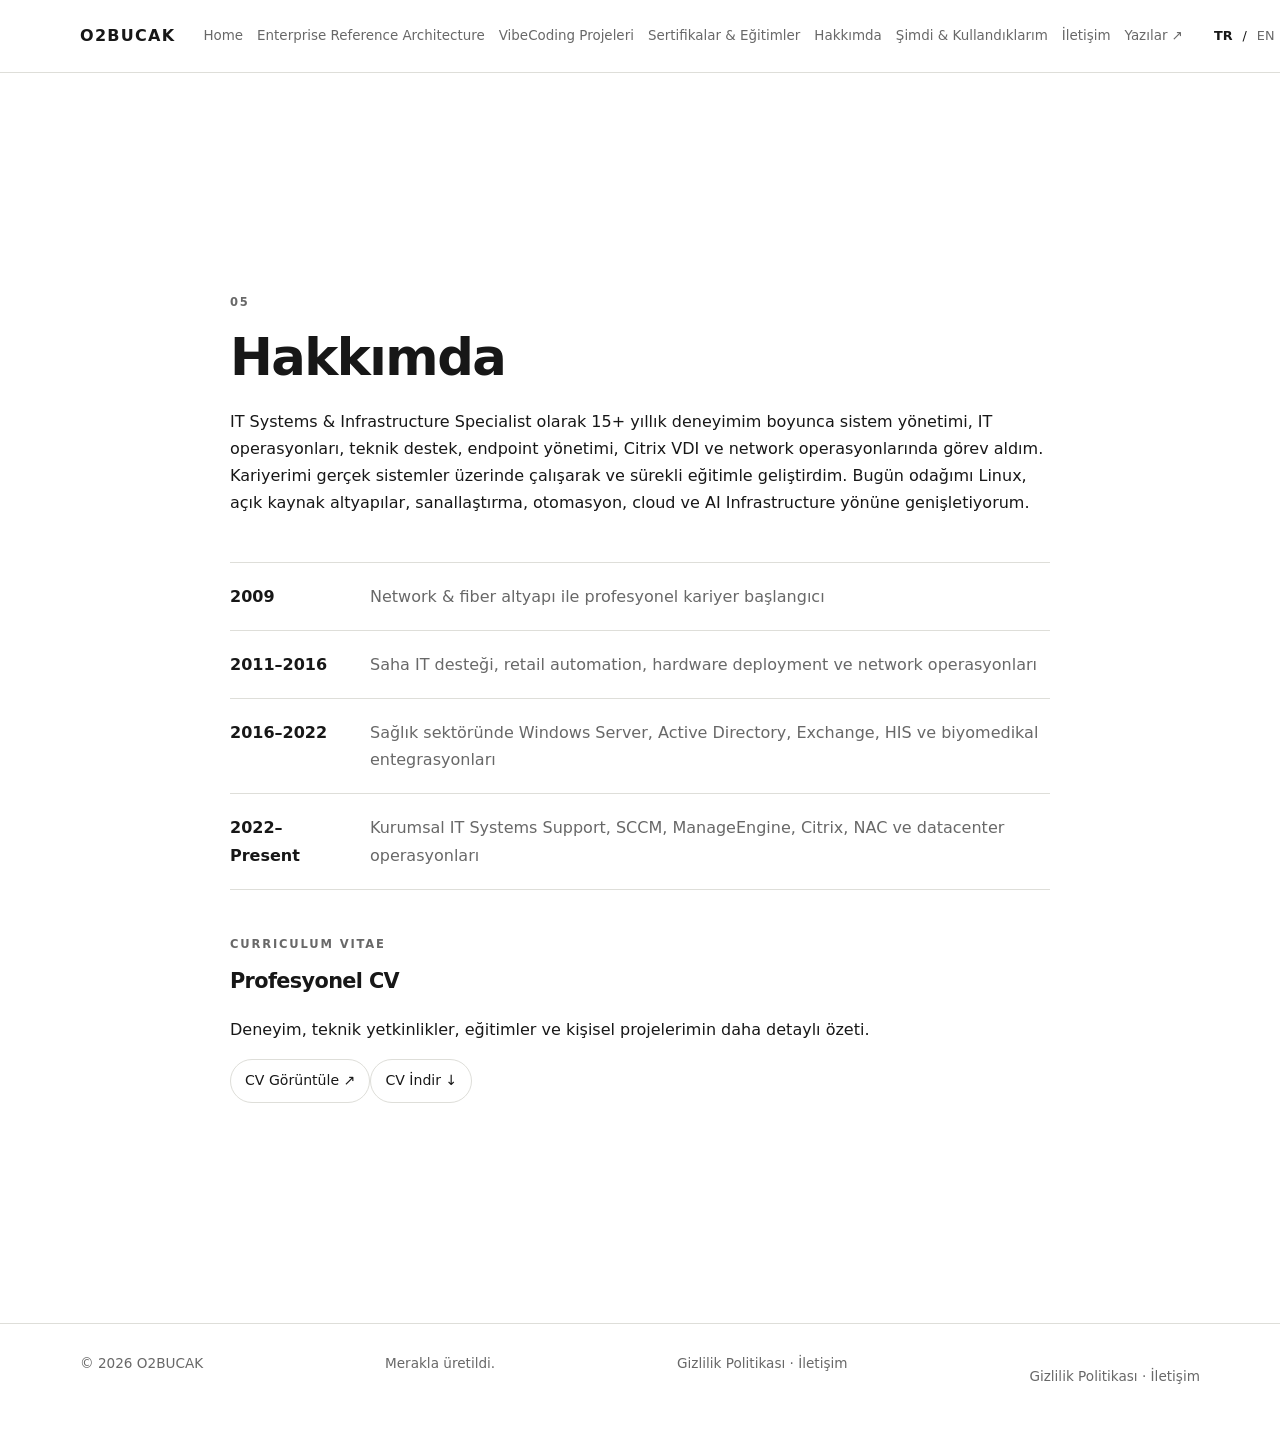
==== about.html @ b0cb007c "Add about page" ====
<!doctype html>
<html lang="tr"><head><meta charset="utf-8"><meta name="viewport" content="width=device-width, initial-scale=1">
<meta name="description" content="About Ersin ÖZBUCAK"><title>About — O2BUCAK</title>
<link rel="canonical" href="https://ersinozbucak.tr/about.html">
<link rel="icon" href="assets/favicon.svg" type="image/svg+xml"><link rel="stylesheet" href="assets/css/style.css"></head><body><body><header class="site-header"><div class="container nav-wrap"><a class="brand" href="index.html">O2BUCAK</a><nav class="nav">
<a href="index.html" data-i18n="nav.home">Home</a><a href="architecture.html" data-i18n="nav.architecture">Enterprise Reference Architecture</a><a href="projects.html" data-i18n="nav.vibecoding">VibeCoding Projeleri</a><a href="certifications.html" data-i18n="nav.certifications">Sertifikalar & Eğitimler</a><a href="about.html" data-i18n="nav.about">Hakkımda</a><a href="now.html" data-i18n="nav.now">Şimdi & Kullandıklarım</a><a href="contact.html">İletişim</a><a href="https://o2bucak.medium.com/" target="_blank" rel="noopener noreferrer">Yazılar ↗</a></nav><div class="language-switcher"><button class="lang active" data-lang="tr">TR</button><span>/</span><button class="lang" data-lang="en">EN</button></div></div></header><main><section class="section"><div class="container"><section id="about" class="section"><div class="container narrow"><p class="eyebrow">05</p><h2 data-i18n="about.title">Hakkımda</h2><p data-i18n="about.intro">IT Systems & Infrastructure Specialist olarak 15+ yıllık deneyimim boyunca sistem yönetimi, IT operasyonları, teknik destek, endpoint yönetimi, Citrix VDI ve network operasyonlarında görev aldım. Kariyerimi gerçek sistemler üzerinde çalışarak ve sürekli eğitimle geliştirdim. Bugün odağımı Linux, açık kaynak altyapılar, sanallaştırma, otomasyon, cloud ve AI Infrastructure yönüne genişletiyorum.</p><div class="timeline"><div><strong>2009</strong><span data-i18n="about.timeline1">Network & fiber altyapı ile profesyonel kariyer başlangıcı</span></div><div><strong>2011–2016</strong><span data-i18n="about.timeline2">Saha IT desteği, retail automation, hardware deployment ve network operasyonları</span></div><div><strong>2016–2022</strong><span data-i18n="about.timeline3">Sağlık sektöründe Windows Server, Active Directory, Exchange, HIS ve biyomedikal entegrasyonları</span></div><div><strong>2022–Present</strong><span data-i18n="about.timeline4">Kurumsal IT Systems Support, SCCM, ManageEngine, Citrix, NAC ve datacenter operasyonları</span></div></div><div class="cv-card"><div><p class="eyebrow" data-i18n="about.cvLabel">CURRICULUM VITAE</p><h3 data-i18n="about.cvTitle">Profesyonel CV</h3><p data-i18n="about.cvText">Deneyim, teknik yetkinlikler, eğitimler ve kişisel projelerimin daha detaylı özeti.</p></div><div class="cv-actions"><a class="button" href="assets/documents/Ersin-Ozbucak-CV.pdf" target="_blank" rel="noopener noreferrer" data-i18n="about.viewCv">CV Görüntüle ↗</a><a class="button" href="assets/documents/Ersin-Ozbucak-CV.pdf" download data-i18n="about.downloadCv">CV İndir ↓</a></div></div></div></section></div></section></main><footer class="site-footer"><div class="container footer-wrap"><span>© <span id="year"></span> O2BUCAK</span><span data-i18n="footer.text">Merakla üretildi.</span><span><a href="privacy.html">Gizlilik Politikası</a> · <a href="contact.html">İletişim</a></span></div></footer><script src="assets/js/main.js"></script></body></html>
---- assets/css/style.css ----
:root { --bg:#fff; --surface:#f5f5f3; --text:#171717; --muted:#686868; --line:#deded9; --max:1120px; --radius:18px; }
*{box-sizing:border-box} html{scroll-behavior:smooth} body{margin:0;background:var(--bg);color:var(--text);font-family:Inter,ui-sans-serif,system-ui,-apple-system,BlinkMacSystemFont,"Segoe UI",sans-serif;line-height:1.7} a{color:inherit;text-decoration:none}.container{width:min(var(--max),calc(100% - 40px));margin:0 auto}.narrow{max-width:820px}.section{padding:110px 0;scroll-margin-top:80px}.section-muted{background:var(--surface)}.site-header{position:sticky;top:0;z-index:20;background:rgba(255,255,255,.92);backdrop-filter:blur(12px);border-bottom:1px solid var(--line)}.nav-wrap{min-height:72px;display:flex;align-items:center;gap:28px}.brand{font-weight:800;letter-spacing:.08em;white-space:nowrap}.nav{display:flex;gap:14px;flex:1;justify-content:center}.nav a{font-size:.84rem;color:var(--muted);white-space:nowrap;transition:color .2s}.nav a:hover{color:var(--text)}.language-switcher{display:flex;gap:7px;align-items:center;font-size:.8rem;white-space:nowrap}.lang{border:0;background:transparent;padding:3px;color:var(--muted);cursor:pointer;font:inherit}.lang.active{color:var(--text);font-weight:800}.hero{padding-top:130px;padding-bottom:130px}.hero-grid{display:grid;grid-template-columns:1.35fr .65fr;gap:80px;align-items:center}.eyebrow{margin:0 0 16px;font-size:.72rem;letter-spacing:.16em;font-weight:800;color:var(--muted);text-transform:uppercase}h1,h2,h3{line-height:1.12;margin:0 0 22px;letter-spacing:-.03em}h1{font-size:clamp(3rem,7vw,6.5rem);max-width:900px}h2{font-size:clamp(2rem,4vw,3.6rem)}h3{font-size:1.3rem}.hero-lead{font-size:clamp(1.3rem,2.3vw,2rem);max-width:720px;margin:0 0 18px}.hero-copy,.section-intro{color:var(--muted);font-size:1.08rem;max-width:760px}.hero-card{border:1px solid var(--line);border-radius:var(--radius);padding:34px;background:var(--surface)}.hero-card::before{content:"";display:block;width:calc(100% + 68px);margin:-34px -34px 30px;aspect-ratio:4/5;border-radius:var(--radius) var(--radius) 0 0;background:url("../images/profile/ersin-home.png") center center/cover no-repeat}.hero-card h2{font-size:1.65rem}.hero-card ul{margin:0;padding-left:20px;color:var(--muted)}.socials{display:flex;flex-wrap:wrap;gap:10px;margin-top:30px}.socials a,.button{display:inline-flex;align-items:center;border:1px solid var(--line);border-radius:999px;padding:9px 14px;font-size:.88rem;background:var(--bg);transition:transform .2s,border-color .2s}.socials a:hover,.button:hover{transform:translateY(-2px);border-color:var(--text)}.section-heading{display:flex;align-items:end;justify-content:space-between;gap:30px;margin-bottom:24px}.text-link{font-size:.9rem;font-weight:700;white-space:nowrap}.architecture-diagram{margin:55px 0;padding:40px;border:1px solid var(--line);border-radius:var(--radius);text-align:center;background:#fafaf9}.diagram-node{display:inline-block;padding:12px 18px;border:1px solid var(--line);border-radius:10px;background:var(--bg);font:700 .82rem/1.2 ui-monospace,SFMono-Regular,Menlo,monospace}.diagram-node.strong{border-color:var(--text)}.diagram-line{height:30px;width:1px;background:var(--line);margin:0 auto}.diagram-branches{display:grid;grid-template-columns:repeat(4,1fr);gap:12px;margin-top:35px}.cards{display:grid;gap:16px}.cards.three{grid-template-columns:repeat(3,1fr)}.card{border:1px solid var(--line);border-radius:var(--radius);padding:28px;background:var(--bg);min-height:150px;transition:transform .2s,border-color .2s}.card:hover{transform:translateY(-3px);border-color:#aaa}.card span,.cert-card p{color:var(--muted);font-size:.78rem;letter-spacing:.08em;text-transform:uppercase}.card strong{display:block;margin-top:10px}.project-card h3{margin-top:14px}.project-card p{color:var(--muted)}.cert-grid{display:flex;flex-wrap:wrap;gap:18px;margin-top:65px;align-items:stretch}.cert-card{position:relative;flex:0 0 calc((100% - 36px)/3);border:1px solid var(--line);border-radius:var(--radius);padding:16px;background:var(--bg);overflow:visible}.cert-card a{display:block;overflow:hidden;border-radius:12px;background:#eee}.cert-card img{display:block;width:100%;aspect-ratio:4/3;object-fit:cover;transition:transform .25s}.cert-card a:hover img{transform:scale(1.025)}.cert-card h3{font-size:1.05rem;margin:18px 4px 4px}.cert-card p{margin:0 4px;letter-spacing:0;text-transform:none}.cert-card:nth-child(1){order:1}.cert-card:nth-child(2){order:2}.cert-card:nth-child(3){order:3}.cert-card:nth-child(4){order:4}.cert-card:nth-child(5){order:5}.cert-card:nth-child(6){order:6}.cert-card:nth-child(7){order:7}.cert-card:nth-child(8){order:8}.cert-card:nth-child(9){order:9}.cert-card:nth-child(11){order:10}.cert-card:nth-child(12){order:11}.cert-card:nth-child(10){order:12}.cert-card:nth-child(13){order:13}.cert-card:nth-child(1)::before,.cert-card:nth-child(4)::before,.cert-card:nth-child(10)::before,.cert-card:nth-child(13)::before{position:absolute;left:0;top:-36px;font-size:.72rem;letter-spacing:.16em;font-weight:800;color:var(--muted)}.cert-card:nth-child(1)::before{content:"2026"}.cert-card:nth-child(4)::before{content:"2025"}.cert-card:nth-child(10)::before{content:"2024"}.cert-card:nth-child(13)::before{content:"2023"}.cert-card:nth-child(4),.cert-card:nth-child(10),.cert-card:nth-child(13){margin-top:42px}.cert-lightbox{position:fixed;inset:0;z-index:100;display:flex;align-items:center;justify-content:center;padding:40px;background:rgba(0,0,0,.82);opacity:0;visibility:hidden;pointer-events:none;transition:opacity .2s,visibility .2s}.cert-lightbox.is-open{opacity:1;visibility:visible;pointer-events:auto}.cert-lightbox-content{max-width:min(1100px,94vw);max-height:90vh;text-align:center}.cert-lightbox-content img{display:block;max-width:100%;max-height:78vh;width:auto;height:auto;margin:0 auto;border-radius:10px;box-shadow:0 20px 70px rgba(0,0,0,.35)}.cert-lightbox-content p{margin:16px 0 0;color:#fff;font-size:.95rem}.cert-lightbox-close{position:absolute;top:18px;right:24px;width:44px;height:44px;border:1px solid rgba(255,255,255,.35);border-radius:50%;background:rgba(0,0,0,.25);color:#fff;font-size:30px;line-height:1;cursor:pointer}.cert-lightbox-close:hover{background:rgba(255,255,255,.12)}body.lightbox-open{overflow:hidden}
/* Enterprise Reference Architecture */
.architecture-page{position:relative}.architecture-hero-diagram{margin:55px 0 75px;padding:45px;border:1px solid var(--line);border-radius:var(--radius);background:linear-gradient(180deg,#fafaf9,#fff)}.architecture-flow{text-align:center}.arch-node{display:inline-flex;align-items:center;justify-content:center;min-height:48px;padding:12px 22px;border:1px solid var(--line);border-radius:12px;background:#fff;font-weight:700;font-size:.85rem}.arch-node.firewall{border-color:var(--text);box-shadow:0 8px 24px rgba(0,0,0,.06)}.arch-node.segmentation{font-family:ui-monospace,SFMono-Regular,Menlo,monospace;font-size:.78rem}.arch-arrow{height:35px;display:flex;align-items:center;justify-content:center;color:var(--muted);font-size:1.2rem}.arch-domain-grid{display:grid;grid-template-columns:repeat(4,1fr);gap:14px;margin-top:35px;padding-top:30px;border-top:1px solid var(--line)}.arch-domain{padding:22px 16px;border:1px solid var(--line);border-radius:14px;background:#fff;text-align:left}.arch-domain strong{display:block;font-size:.95rem;margin-bottom:5px}.arch-domain span{color:var(--muted);font: .78rem ui-monospace,SFMono-Regular,Menlo,monospace}.arch-section-block{margin-top:25px}.arch-domain-cards{margin-top:22px}.arch-bottom-grid{display:grid;grid-template-columns:1fr 1fr;gap:55px;margin-top:70px;padding-top:55px;border-top:1px solid var(--line)}.principles{display:flex;flex-wrap:wrap;gap:10px}.principles span{padding:8px 12px;border:1px solid var(--line);border-radius:999px;background:#fff;font-size:.84rem}.arch-why p:last-child{color:var(--muted);max-width:520px}
.timeline{border-top:1px solid var(--line);margin:45px 0}.timeline div{display:grid;grid-template-columns:120px 1fr;gap:20px;padding:20px 0;border-bottom:1px solid var(--line)}.timeline span{color:var(--muted)}.now-grid{display:grid;grid-template-columns:1fr 1fr;gap:70px;margin-top:45px}.clean-list{margin:0;padding-left:20px;color:var(--muted)}.clean-list li{margin:10px 0}.uses-list{display:flex;flex-wrap:wrap;gap:10px}.uses-list span{border:1px solid var(--line);border-radius:999px;padding:8px 12px;font-size:.85rem}.site-footer{border-top:1px solid var(--line);padding:28px 0;color:var(--muted);font-size:.85rem}.footer-wrap{display:flex;justify-content:space-between;gap:20px}.social-proof{display:none!important}
@media(max-width:980px){.nav{display:none}.nav-wrap{justify-content:space-between}.hero-grid,.now-grid,.arch-bottom-grid{grid-template-columns:1fr}.cards.three{grid-template-columns:1fr}.cert-card{flex-basis:calc((100% - 18px)/2)}.diagram-branches{grid-template-columns:repeat(2,1fr)}.arch-domain-grid{grid-template-columns:repeat(2,1fr)}}
@media(max-width:600px){.container{width:min(var(--max),calc(100% - 28px))}.section{padding:78px 0}.hero{padding-top:85px}.hero-grid{gap:45px}.diagram-branches{grid-template-columns:1fr}.section-heading{display:block}.section-heading .text-link{display:inline-block;margin-top:8px}.timeline div{grid-template-columns:1fr;gap:5px}.footer-wrap{flex-direction:column}.cert-card{flex-basis:100%}.cert-lightbox{padding:20px}.cert-lightbox-close{top:12px;right:12px}.cert-lightbox-content img{max-height:78vh}.architecture-hero-diagram{padding:25px 16px;margin-top:40px}.arch-domain-grid{grid-template-columns:1fr}.arch-domain{padding:18px}.arch-bottom-grid{gap:35px;margin-top:55px;padding-top:40px}}
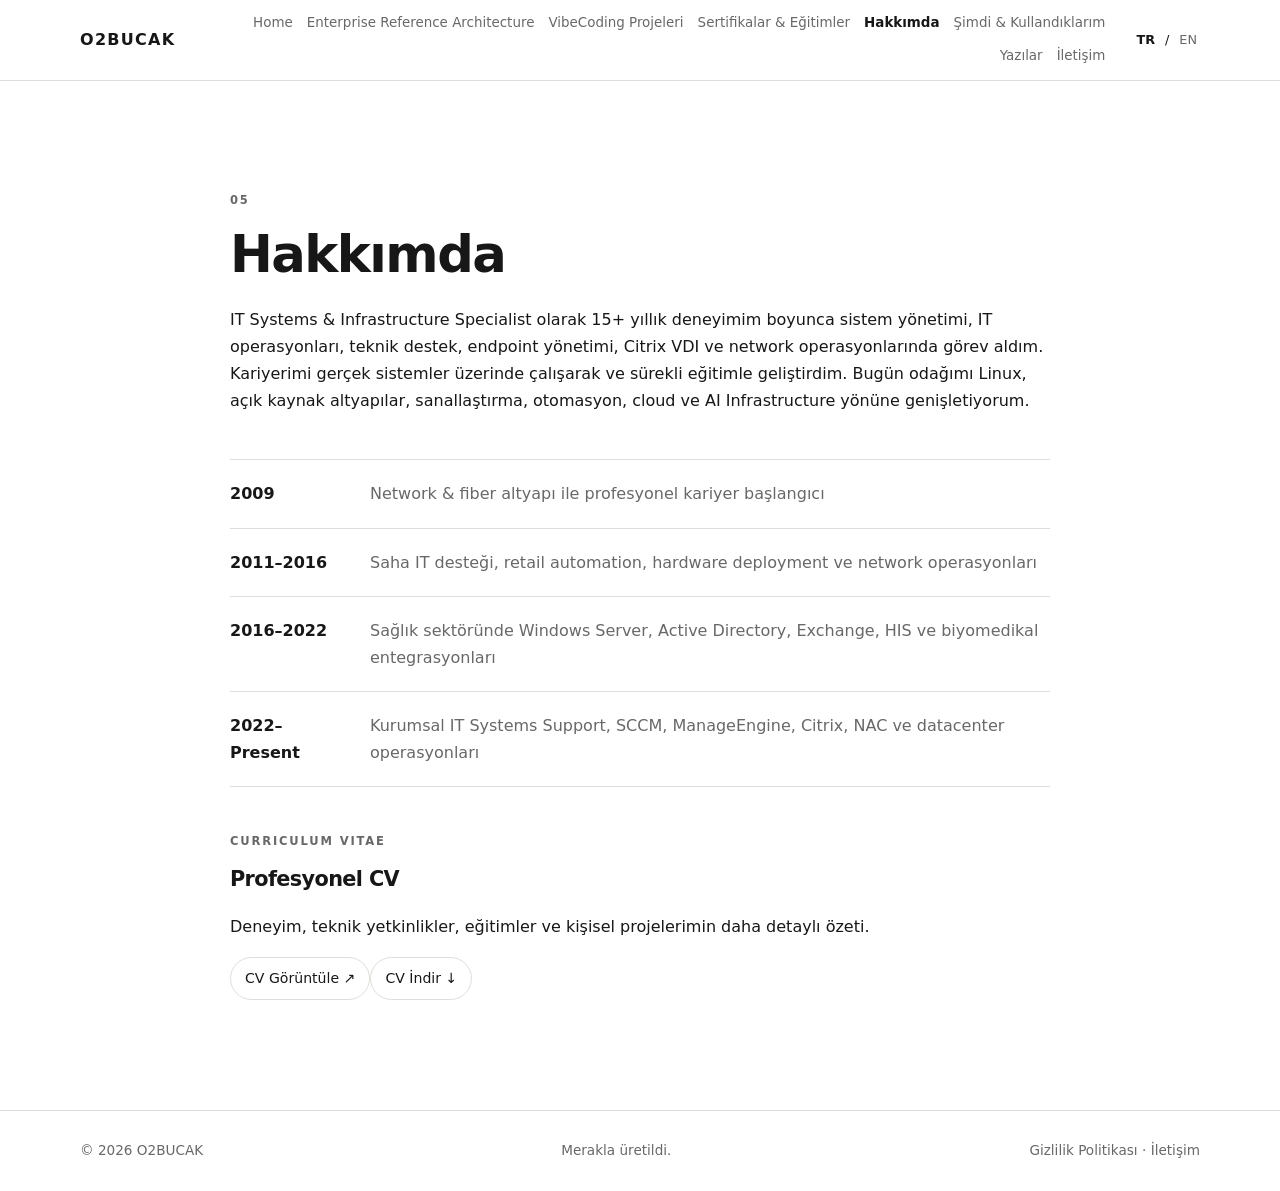
==== commit daa173dc: "Clean multi-page layout markup" ====
--- a/about.html
+++ b/about.html
@@ -2,5 +2,5 @@
 <html lang="tr"><head><meta charset="utf-8"><meta name="viewport" content="width=device-width, initial-scale=1">
 <meta name="description" content="About Ersin ÖZBUCAK"><title>About — O2BUCAK</title>
 <link rel="canonical" href="https://ersinozbucak.tr/about.html">
-<link rel="icon" href="assets/favicon.svg" type="image/svg+xml"><link rel="stylesheet" href="assets/css/style.css"></head><body><body><header class="site-header"><div class="container nav-wrap"><a class="brand" href="index.html">O2BUCAK</a><nav class="nav">
-<a href="index.html" data-i18n="nav.home">Home</a><a href="architecture.html" data-i18n="nav.architecture">Enterprise Reference Architecture</a><a href="projects.html" data-i18n="nav.vibecoding">VibeCoding Projeleri</a><a href="certifications.html" data-i18n="nav.certifications">Sertifikalar & Eğitimler</a><a href="about.html" data-i18n="nav.about">Hakkımda</a><a href="now.html" data-i18n="nav.now">Şimdi & Kullandıklarım</a><a href="contact.html">İletişim</a><a href="https://o2bucak.medium.com/" target="_blank" rel="noopener noreferrer">Yazılar ↗</a></nav><div class="language-switcher"><button class="lang active" data-lang="tr">TR</button><span>/</span><button class="lang" data-lang="en">EN</button></div></div></header><main><section class="section"><div class="container"><section id="about" class="section"><div class="container narrow"><p class="eyebrow">05</p><h2 data-i18n="about.title">Hakkımda</h2><p data-i18n="about.intro">IT Systems & Infrastructure Specialist olarak 15+ yıllık deneyimim boyunca sistem yönetimi, IT operasyonları, teknik destek, endpoint yönetimi, Citrix VDI ve network operasyonlarında görev aldım. Kariyerimi gerçek sistemler üzerinde çalışarak ve sürekli eğitimle geliştirdim. Bugün odağımı Linux, açık kaynak altyapılar, sanallaştırma, otomasyon, cloud ve AI Infrastructure yönüne genişletiyorum.</p><div class="timeline"><div><strong>2009</strong><span data-i18n="about.timeline1">Network & fiber altyapı ile profesyonel kariyer başlangıcı</span></div><div><strong>2011–2016</strong><span data-i18n="about.timeline2">Saha IT desteği, retail automation, hardware deployment ve network operasyonları</span></div><div><strong>2016–2022</strong><span data-i18n="about.timeline3">Sağlık sektöründe Windows Server, Active Directory, Exchange, HIS ve biyomedikal entegrasyonları</span></div><div><strong>2022–Present</strong><span data-i18n="about.timeline4">Kurumsal IT Systems Support, SCCM, ManageEngine, Citrix, NAC ve datacenter operasyonları</span></div></div><div class="cv-card"><div><p class="eyebrow" data-i18n="about.cvLabel">CURRICULUM VITAE</p><h3 data-i18n="about.cvTitle">Profesyonel CV</h3><p data-i18n="about.cvText">Deneyim, teknik yetkinlikler, eğitimler ve kişisel projelerimin daha detaylı özeti.</p></div><div class="cv-actions"><a class="button" href="assets/documents/Ersin-Ozbucak-CV.pdf" target="_blank" rel="noopener noreferrer" data-i18n="about.viewCv">CV Görüntüle ↗</a><a class="button" href="assets/documents/Ersin-Ozbucak-CV.pdf" download data-i18n="about.downloadCv">CV İndir ↓</a></div></div></div></section></div></section></main><footer class="site-footer"><div class="container footer-wrap"><span>© <span id="year"></span> O2BUCAK</span><span data-i18n="footer.text">Merakla üretildi.</span><span><a href="privacy.html">Gizlilik Politikası</a> · <a href="contact.html">İletişim</a></span></div></footer><script src="assets/js/main.js"></script></body></html>+<link rel="icon" href="assets/favicon.svg" type="image/svg+xml"><link rel="stylesheet" href="assets/css/style.css"></head><body><header class="site-header"><div class="container nav-wrap"><a class="brand" href="index.html">O2BUCAK</a><nav class="nav">
+<a href="index.html" data-i18n="nav.home">Home</a><a href="architecture.html" data-i18n="nav.architecture">Enterprise Reference Architecture</a><a href="projects.html" data-i18n="nav.vibecoding">VibeCoding Projeleri</a><a href="certifications.html" data-i18n="nav.certifications">Sertifikalar & Eğitimler</a><a href="about.html" data-i18n="nav.about">Hakkımda</a><a href="now.html" data-i18n="nav.now">Şimdi & Kullandıklarım</a><a href="articles.html" data-i18n="nav.articles">Yazılar</a><a href="contact.html">İletişim</a></nav><div class="language-switcher"><button class="lang active" data-lang="tr">TR</button><span>/</span><button class="lang" data-lang="en">EN</button></div></div></header><main><section id="about" class="section"><div class="container narrow"><p class="eyebrow">05</p><h2 data-i18n="about.title">Hakkımda</h2><p data-i18n="about.intro">IT Systems & Infrastructure Specialist olarak 15+ yıllık deneyimim boyunca sistem yönetimi, IT operasyonları, teknik destek, endpoint yönetimi, Citrix VDI ve network operasyonlarında görev aldım. Kariyerimi gerçek sistemler üzerinde çalışarak ve sürekli eğitimle geliştirdim. Bugün odağımı Linux, açık kaynak altyapılar, sanallaştırma, otomasyon, cloud ve AI Infrastructure yönüne genişletiyorum.</p><div class="timeline"><div><strong>2009</strong><span data-i18n="about.timeline1">Network & fiber altyapı ile profesyonel kariyer başlangıcı</span></div><div><strong>2011–2016</strong><span data-i18n="about.timeline2">Saha IT desteği, retail automation, hardware deployment ve network operasyonları</span></div><div><strong>2016–2022</strong><span data-i18n="about.timeline3">Sağlık sektöründe Windows Server, Active Directory, Exchange, HIS ve biyomedikal entegrasyonları</span></div><div><strong>2022–Present</strong><span data-i18n="about.timeline4">Kurumsal IT Systems Support, SCCM, ManageEngine, Citrix, NAC ve datacenter operasyonları</span></div></div><div class="cv-card"><div><p class="eyebrow" data-i18n="about.cvLabel">CURRICULUM VITAE</p><h3 data-i18n="about.cvTitle">Profesyonel CV</h3><p data-i18n="about.cvText">Deneyim, teknik yetkinlikler, eğitimler ve kişisel projelerimin daha detaylı özeti.</p></div><div class="cv-actions"><a class="button" href="assets/documents/Ersin-Ozbucak-CV.pdf" target="_blank" rel="noopener noreferrer" data-i18n="about.viewCv">CV Görüntüle ↗</a><a class="button" href="assets/documents/Ersin-Ozbucak-CV.pdf" download data-i18n="about.downloadCv">CV İndir ↓</a></div></div></div></section></main><footer class="site-footer"><div class="container footer-wrap"><span>© <span id="year"></span> O2BUCAK</span><span data-i18n="footer.text">Merakla üretildi.</span><span><a href="privacy.html">Gizlilik Politikası</a> · <a href="contact.html">İletişim</a></span></div></footer><script src="assets/js/main.js"></script></body></html>
--- a/assets/css/style.css
+++ b/assets/css/style.css
@@ -5,3 +5,6 @@
 .timeline{border-top:1px solid var(--line);margin:45px 0}.timeline div{display:grid;grid-template-columns:120px 1fr;gap:20px;padding:20px 0;border-bottom:1px solid var(--line)}.timeline span{color:var(--muted)}.now-grid{display:grid;grid-template-columns:1fr 1fr;gap:70px;margin-top:45px}.clean-list{margin:0;padding-left:20px;color:var(--muted)}.clean-list li{margin:10px 0}.uses-list{display:flex;flex-wrap:wrap;gap:10px}.uses-list span{border:1px solid var(--line);border-radius:999px;padding:8px 12px;font-size:.85rem}.site-footer{border-top:1px solid var(--line);padding:28px 0;color:var(--muted);font-size:.85rem}.footer-wrap{display:flex;justify-content:space-between;gap:20px}.social-proof{display:none!important}
 @media(max-width:980px){.nav{display:none}.nav-wrap{justify-content:space-between}.hero-grid,.now-grid,.arch-bottom-grid{grid-template-columns:1fr}.cards.three{grid-template-columns:1fr}.cert-card{flex-basis:calc((100% - 18px)/2)}.diagram-branches{grid-template-columns:repeat(2,1fr)}.arch-domain-grid{grid-template-columns:repeat(2,1fr)}}
 @media(max-width:600px){.container{width:min(var(--max),calc(100% - 28px))}.section{padding:78px 0}.hero{padding-top:85px}.hero-grid{gap:45px}.diagram-branches{grid-template-columns:1fr}.section-heading{display:block}.section-heading .text-link{display:inline-block;margin-top:8px}.timeline div{grid-template-columns:1fr;gap:5px}.footer-wrap{flex-direction:column}.cert-card{flex-basis:100%}.cert-lightbox{padding:20px}.cert-lightbox-close{top:12px;right:12px}.cert-lightbox-content img{max-height:78vh}.architecture-hero-diagram{padding:25px 16px;margin-top:40px}.arch-domain-grid{grid-template-columns:1fr}.arch-domain{padding:18px}.arch-bottom-grid{gap:35px;margin-top:55px;padding-top:40px}}
+
+/* Multi-page navigation */
+.nav{display:flex;flex-wrap:wrap;gap:10px 14px;justify-content:flex-end}.nav a[aria-current="page"]{color:var(--text);font-weight:800}.nav-wrap{flex-wrap:wrap;padding:12px 0}.section{scroll-margin-top:0}@media(max-width:980px){.nav{display:flex;order:3;width:100%;justify-content:flex-start;overflow-x:auto;flex-wrap:nowrap;padding:8px 0}.nav-wrap{gap:12px}.nav a{font-size:.78rem}.language-switcher{margin-left:auto}}
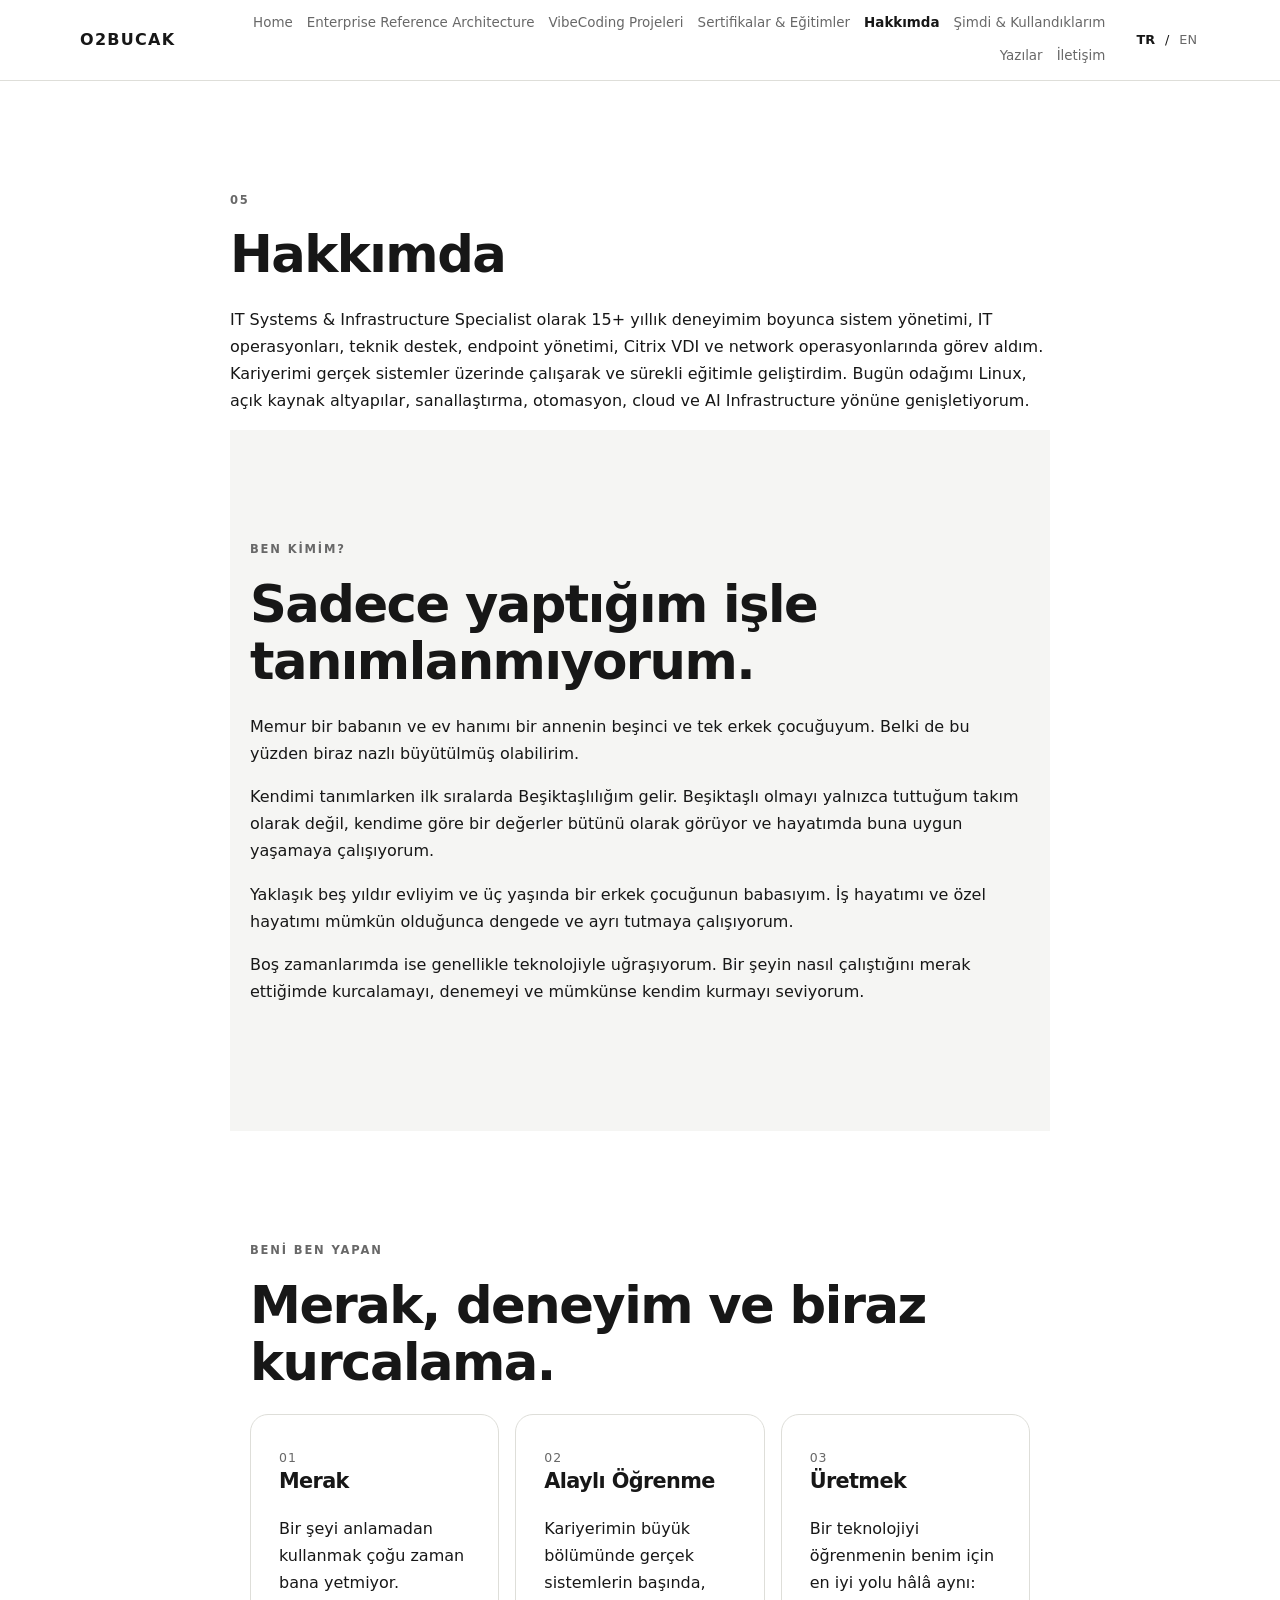
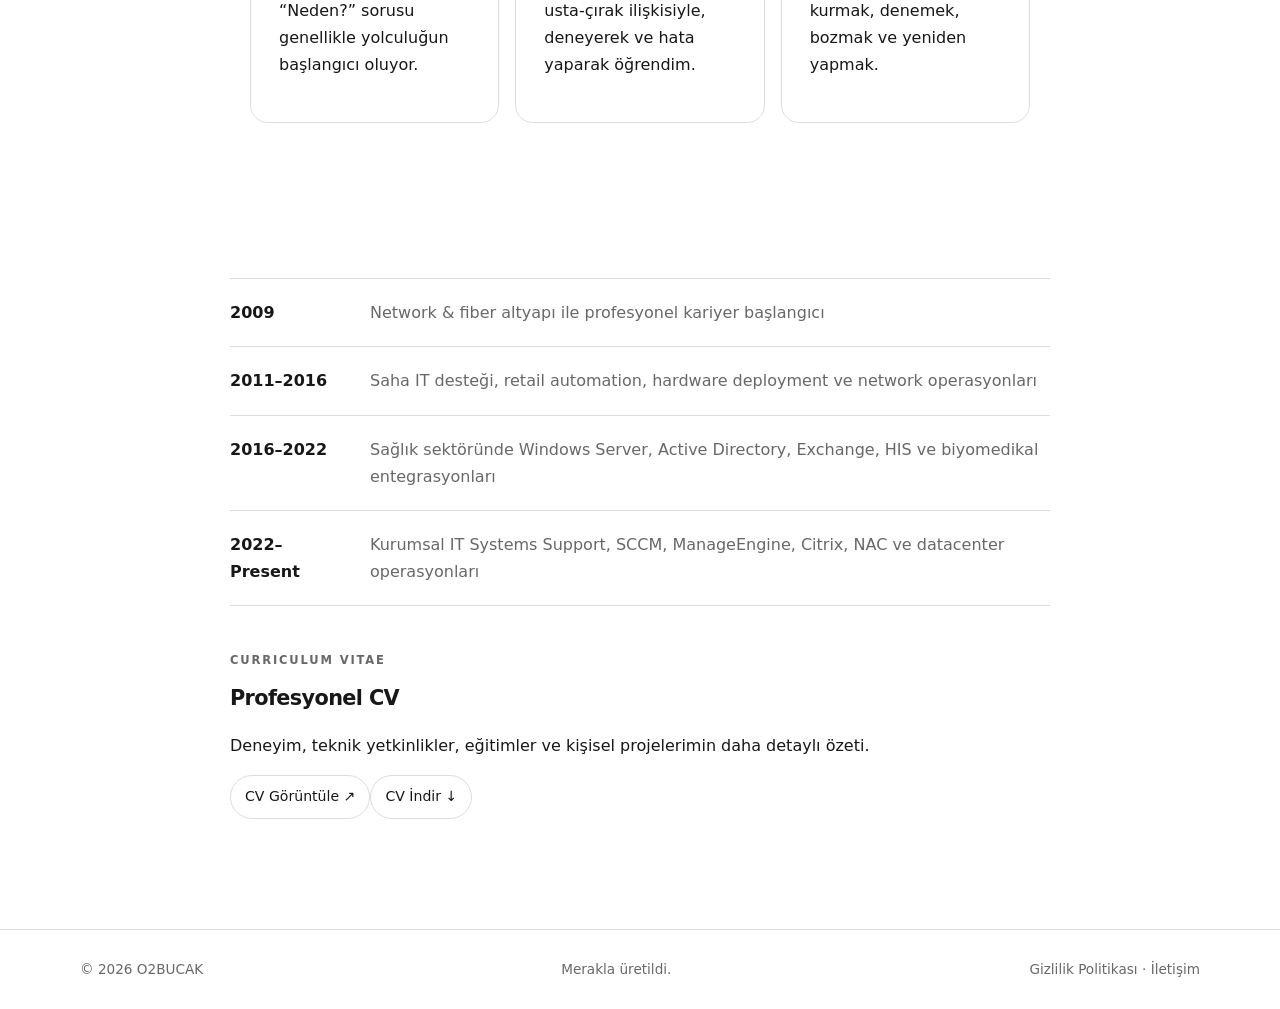
==== commit 282c811e: "Move personal story into about page" ====
--- a/about.html
+++ b/about.html
@@ -3,4 +3,6 @@
 <meta name="description" content="About Ersin ÖZBUCAK"><title>About — O2BUCAK</title>
 <link rel="canonical" href="https://ersinozbucak.tr/about.html">
 <link rel="icon" href="assets/favicon.svg" type="image/svg+xml"><link rel="stylesheet" href="assets/css/style.css"></head><body><header class="site-header"><div class="container nav-wrap"><a class="brand" href="index.html">O2BUCAK</a><nav class="nav">
-<a href="index.html" data-i18n="nav.home">Home</a><a href="architecture.html" data-i18n="nav.architecture">Enterprise Reference Architecture</a><a href="projects.html" data-i18n="nav.vibecoding">VibeCoding Projeleri</a><a href="certifications.html" data-i18n="nav.certifications">Sertifikalar & Eğitimler</a><a href="about.html" data-i18n="nav.about">Hakkımda</a><a href="now.html" data-i18n="nav.now">Şimdi & Kullandıklarım</a><a href="articles.html" data-i18n="nav.articles">Yazılar</a><a href="contact.html">İletişim</a></nav><div class="language-switcher"><button class="lang active" data-lang="tr">TR</button><span>/</span><button class="lang" data-lang="en">EN</button></div></div></header><main><section id="about" class="section"><div class="container narrow"><p class="eyebrow">05</p><h2 data-i18n="about.title">Hakkımda</h2><p data-i18n="about.intro">IT Systems & Infrastructure Specialist olarak 15+ yıllık deneyimim boyunca sistem yönetimi, IT operasyonları, teknik destek, endpoint yönetimi, Citrix VDI ve network operasyonlarında görev aldım. Kariyerimi gerçek sistemler üzerinde çalışarak ve sürekli eğitimle geliştirdim. Bugün odağımı Linux, açık kaynak altyapılar, sanallaştırma, otomasyon, cloud ve AI Infrastructure yönüne genişletiyorum.</p><div class="timeline"><div><strong>2009</strong><span data-i18n="about.timeline1">Network & fiber altyapı ile profesyonel kariyer başlangıcı</span></div><div><strong>2011–2016</strong><span data-i18n="about.timeline2">Saha IT desteği, retail automation, hardware deployment ve network operasyonları</span></div><div><strong>2016–2022</strong><span data-i18n="about.timeline3">Sağlık sektöründe Windows Server, Active Directory, Exchange, HIS ve biyomedikal entegrasyonları</span></div><div><strong>2022–Present</strong><span data-i18n="about.timeline4">Kurumsal IT Systems Support, SCCM, ManageEngine, Citrix, NAC ve datacenter operasyonları</span></div></div><div class="cv-card"><div><p class="eyebrow" data-i18n="about.cvLabel">CURRICULUM VITAE</p><h3 data-i18n="about.cvTitle">Profesyonel CV</h3><p data-i18n="about.cvText">Deneyim, teknik yetkinlikler, eğitimler ve kişisel projelerimin daha detaylı özeti.</p></div><div class="cv-actions"><a class="button" href="assets/documents/Ersin-Ozbucak-CV.pdf" target="_blank" rel="noopener noreferrer" data-i18n="about.viewCv">CV Görüntüle ↗</a><a class="button" href="assets/documents/Ersin-Ozbucak-CV.pdf" download data-i18n="about.downloadCv">CV İndir ↓</a></div></div></div></section></main><footer class="site-footer"><div class="container footer-wrap"><span>© <span id="year"></span> O2BUCAK</span><span data-i18n="footer.text">Merakla üretildi.</span><span><a href="privacy.html">Gizlilik Politikası</a> · <a href="contact.html">İletişim</a></span></div></footer><script src="assets/js/main.js"></script></body></html>+<a href="index.html" data-i18n="nav.home">Home</a><a href="architecture.html" data-i18n="nav.architecture">Enterprise Reference Architecture</a><a href="projects.html" data-i18n="nav.vibecoding">VibeCoding Projeleri</a><a href="certifications.html" data-i18n="nav.certifications">Sertifikalar & Eğitimler</a><a href="about.html" data-i18n="nav.about">Hakkımda</a><a href="now.html" data-i18n="nav.now">Şimdi & Kullandıklarım</a><a href="articles.html" data-i18n="nav.articles">Yazılar</a><a href="contact.html">İletişim</a></nav><div class="language-switcher"><button class="lang active" data-lang="tr">TR</button><span>/</span><button class="lang" data-lang="en">EN</button></div></div></header><main><section id="about" class="section"><div class="container narrow"><p class="eyebrow">05</p><h2 data-i18n="about.title">Hakkımda</h2><p data-i18n="about.intro">IT Systems & Infrastructure Specialist olarak 15+ yıllık deneyimim boyunca sistem yönetimi, IT operasyonları, teknik destek, endpoint yönetimi, Citrix VDI ve network operasyonlarında görev aldım. Kariyerimi gerçek sistemler üzerinde çalışarak ve sürekli eğitimle geliştirdim. Bugün odağımı Linux, açık kaynak altyapılar, sanallaştırma, otomasyon, cloud ve AI Infrastructure yönüne genişletiyorum.</p><section class="section section-muted"><div class="container narrow"><p class="eyebrow" data-i18n="home.identityEyebrow">BEN KİMİM?</p><h2 data-i18n="home.identityTitle">Sadece yaptığım işle tanımlanmıyorum.</h2><div class="personal-story"><p data-i18n="home.story1">Memur bir babanın ve ev hanımı bir annenin beşinci ve tek erkek çocuğuyum. Belki de bu yüzden biraz nazlı büyütülmüş olabilirim.</p><p data-i18n="home.story2">Kendimi tanımlarken ilk sıralarda Beşiktaşlılığım gelir. Beşiktaşlı olmayı yalnızca tuttuğum takım olarak değil, kendime göre bir değerler bütünü olarak görüyor ve hayatımda buna uygun yaşamaya çalışıyorum.</p><p data-i18n="home.story3">Yaklaşık beş yıldır evliyim ve üç yaşında bir erkek çocuğunun babasıyım. İş hayatımı ve özel hayatımı mümkün olduğunca dengede ve ayrı tutmaya çalışıyorum.</p><p data-i18n="home.story4">Boş zamanlarımda ise genellikle teknolojiyle uğraşıyorum. Bir şeyin nasıl çalıştığını merak ettiğimde kurcalamayı, denemeyi ve mümkünse kendim kurmayı seviyorum.</p></div></div></section>
+<section class="section"><div class="container"><p class="eyebrow" data-i18n="home.characterEyebrow">BENİ BEN YAPAN</p><h2 data-i18n="home.characterTitle">Merak, deneyim ve biraz kurcalama.</h2><div class="cards three"><article class="card"><span>01</span><h3 data-i18n="home.character1Title">Merak</h3><p data-i18n="home.character1Text">Bir şeyi anlamadan kullanmak çoğu zaman bana yetmiyor. “Neden?” sorusu genellikle yolculuğun başlangıcı oluyor.</p></article><article class="card"><span>02</span><h3 data-i18n="home.character2Title">Alaylı Öğrenme</h3><p data-i18n="home.character2Text">Kariyerimin büyük bölümünde gerçek sistemlerin başında, usta-çırak ilişkisiyle, deneyerek ve hata yaparak öğrendim.</p></article><article class="card"><span>03</span><h3 data-i18n="home.character3Title">Üretmek</h3><p data-i18n="home.character3Text">Bir teknolojiyi öğrenmenin benim için en iyi yolu hâlâ aynı: kurmak, denemek, bozmak ve yeniden yapmak.</p></article></div></div></section>
+<div class="timeline"><div><strong>2009</strong><span data-i18n="about.timeline1">Network & fiber altyapı ile profesyonel kariyer başlangıcı</span></div><div><strong>2011–2016</strong><span data-i18n="about.timeline2">Saha IT desteği, retail automation, hardware deployment ve network operasyonları</span></div><div><strong>2016–2022</strong><span data-i18n="about.timeline3">Sağlık sektöründe Windows Server, Active Directory, Exchange, HIS ve biyomedikal entegrasyonları</span></div><div><strong>2022–Present</strong><span data-i18n="about.timeline4">Kurumsal IT Systems Support, SCCM, ManageEngine, Citrix, NAC ve datacenter operasyonları</span></div></div><div class="cv-card"><div><p class="eyebrow" data-i18n="about.cvLabel">CURRICULUM VITAE</p><h3 data-i18n="about.cvTitle">Profesyonel CV</h3><p data-i18n="about.cvText">Deneyim, teknik yetkinlikler, eğitimler ve kişisel projelerimin daha detaylı özeti.</p></div><div class="cv-actions"><a class="button" href="assets/documents/Ersin-Ozbucak-CV.pdf" target="_blank" rel="noopener noreferrer" data-i18n="about.viewCv">CV Görüntüle ↗</a><a class="button" href="assets/documents/Ersin-Ozbucak-CV.pdf" download data-i18n="about.downloadCv">CV İndir ↓</a></div></div></div></section></main><footer class="site-footer"><div class="container footer-wrap"><span>© <span id="year"></span> O2BUCAK</span><span data-i18n="footer.text">Merakla üretildi.</span><span><a href="privacy.html">Gizlilik Politikası</a> · <a href="contact.html">İletişim</a></span></div></footer><script src="assets/js/main.js"></script></body></html>
--- a/assets/css/style.css
+++ b/assets/css/style.css
@@ -1,5 +1,5 @@
 :root { --bg:#fff; --surface:#f5f5f3; --text:#171717; --muted:#686868; --line:#deded9; --max:1120px; --radius:18px; }
-*{box-sizing:border-box} html{scroll-behavior:smooth} body{margin:0;background:var(--bg);color:var(--text);font-family:Inter,ui-sans-serif,system-ui,-apple-system,BlinkMacSystemFont,"Segoe UI",sans-serif;line-height:1.7} a{color:inherit;text-decoration:none}.container{width:min(var(--max),calc(100% - 40px));margin:0 auto}.narrow{max-width:820px}.section{padding:110px 0;scroll-margin-top:80px}.section-muted{background:var(--surface)}.site-header{position:sticky;top:0;z-index:20;background:rgba(255,255,255,.92);backdrop-filter:blur(12px);border-bottom:1px solid var(--line)}.nav-wrap{min-height:72px;display:flex;align-items:center;gap:28px}.brand{font-weight:800;letter-spacing:.08em;white-space:nowrap}.nav{display:flex;gap:14px;flex:1;justify-content:center}.nav a{font-size:.84rem;color:var(--muted);white-space:nowrap;transition:color .2s}.nav a:hover{color:var(--text)}.language-switcher{display:flex;gap:7px;align-items:center;font-size:.8rem;white-space:nowrap}.lang{border:0;background:transparent;padding:3px;color:var(--muted);cursor:pointer;font:inherit}.lang.active{color:var(--text);font-weight:800}.hero{padding-top:130px;padding-bottom:130px}.hero-grid{display:grid;grid-template-columns:1.35fr .65fr;gap:80px;align-items:center}.eyebrow{margin:0 0 16px;font-size:.72rem;letter-spacing:.16em;font-weight:800;color:var(--muted);text-transform:uppercase}h1,h2,h3{line-height:1.12;margin:0 0 22px;letter-spacing:-.03em}h1{font-size:clamp(3rem,7vw,6.5rem);max-width:900px}h2{font-size:clamp(2rem,4vw,3.6rem)}h3{font-size:1.3rem}.hero-lead{font-size:clamp(1.3rem,2.3vw,2rem);max-width:720px;margin:0 0 18px}.hero-copy,.section-intro{color:var(--muted);font-size:1.08rem;max-width:760px}.hero-card{border:1px solid var(--line);border-radius:var(--radius);padding:34px;background:var(--surface)}.hero-card::before{content:"";display:block;width:calc(100% + 68px);margin:-34px -34px 30px;aspect-ratio:4/5;border-radius:var(--radius) var(--radius) 0 0;background:url("../images/profile/ersin-home.png") center center/cover no-repeat}.hero-card h2{font-size:1.65rem}.hero-card ul{margin:0;padding-left:20px;color:var(--muted)}.socials{display:flex;flex-wrap:wrap;gap:10px;margin-top:30px}.socials a,.button{display:inline-flex;align-items:center;border:1px solid var(--line);border-radius:999px;padding:9px 14px;font-size:.88rem;background:var(--bg);transition:transform .2s,border-color .2s}.socials a:hover,.button:hover{transform:translateY(-2px);border-color:var(--text)}.section-heading{display:flex;align-items:end;justify-content:space-between;gap:30px;margin-bottom:24px}.text-link{font-size:.9rem;font-weight:700;white-space:nowrap}.architecture-diagram{margin:55px 0;padding:40px;border:1px solid var(--line);border-radius:var(--radius);text-align:center;background:#fafaf9}.diagram-node{display:inline-block;padding:12px 18px;border:1px solid var(--line);border-radius:10px;background:var(--bg);font:700 .82rem/1.2 ui-monospace,SFMono-Regular,Menlo,monospace}.diagram-node.strong{border-color:var(--text)}.diagram-line{height:30px;width:1px;background:var(--line);margin:0 auto}.diagram-branches{display:grid;grid-template-columns:repeat(4,1fr);gap:12px;margin-top:35px}.cards{display:grid;gap:16px}.cards.three{grid-template-columns:repeat(3,1fr)}.card{border:1px solid var(--line);border-radius:var(--radius);padding:28px;background:var(--bg);min-height:150px;transition:transform .2s,border-color .2s}.card:hover{transform:translateY(-3px);border-color:#aaa}.card span,.cert-card p{color:var(--muted);font-size:.78rem;letter-spacing:.08em;text-transform:uppercase}.card strong{display:block;margin-top:10px}.project-card h3{margin-top:14px}.project-card p{color:var(--muted)}.cert-grid{display:flex;flex-wrap:wrap;gap:18px;margin-top:65px;align-items:stretch}.cert-card{position:relative;flex:0 0 calc((100% - 36px)/3);border:1px solid var(--line);border-radius:var(--radius);padding:16px;background:var(--bg);overflow:visible}.cert-card a{display:block;overflow:hidden;border-radius:12px;background:#eee}.cert-card img{display:block;width:100%;aspect-ratio:4/3;object-fit:cover;transition:transform .25s}.cert-card a:hover img{transform:scale(1.025)}.cert-card h3{font-size:1.05rem;margin:18px 4px 4px}.cert-card p{margin:0 4px;letter-spacing:0;text-transform:none}.cert-card:nth-child(1){order:1}.cert-card:nth-child(2){order:2}.cert-card:nth-child(3){order:3}.cert-card:nth-child(4){order:4}.cert-card:nth-child(5){order:5}.cert-card:nth-child(6){order:6}.cert-card:nth-child(7){order:7}.cert-card:nth-child(8){order:8}.cert-card:nth-child(9){order:9}.cert-card:nth-child(11){order:10}.cert-card:nth-child(12){order:11}.cert-card:nth-child(10){order:12}.cert-card:nth-child(13){order:13}.cert-card:nth-child(1)::before,.cert-card:nth-child(4)::before,.cert-card:nth-child(10)::before,.cert-card:nth-child(13)::before{position:absolute;left:0;top:-36px;font-size:.72rem;letter-spacing:.16em;font-weight:800;color:var(--muted)}.cert-card:nth-child(1)::before{content:"2026"}.cert-card:nth-child(4)::before{content:"2025"}.cert-card:nth-child(10)::before{content:"2024"}.cert-card:nth-child(13)::before{content:"2023"}.cert-card:nth-child(4),.cert-card:nth-child(10),.cert-card:nth-child(13){margin-top:42px}.cert-lightbox{position:fixed;inset:0;z-index:100;display:flex;align-items:center;justify-content:center;padding:40px;background:rgba(0,0,0,.82);opacity:0;visibility:hidden;pointer-events:none;transition:opacity .2s,visibility .2s}.cert-lightbox.is-open{opacity:1;visibility:visible;pointer-events:auto}.cert-lightbox-content{max-width:min(1100px,94vw);max-height:90vh;text-align:center}.cert-lightbox-content img{display:block;max-width:100%;max-height:78vh;width:auto;height:auto;margin:0 auto;border-radius:10px;box-shadow:0 20px 70px rgba(0,0,0,.35)}.cert-lightbox-content p{margin:16px 0 0;color:#fff;font-size:.95rem}.cert-lightbox-close{position:absolute;top:18px;right:24px;width:44px;height:44px;border:1px solid rgba(255,255,255,.35);border-radius:50%;background:rgba(0,0,0,.25);color:#fff;font-size:30px;line-height:1;cursor:pointer}.cert-lightbox-close:hover{background:rgba(255,255,255,.12)}body.lightbox-open{overflow:hidden}
+*{box-sizing:border-box} html{scroll-behavior:smooth} body{margin:0;background:var(--bg);color:var(--text);font-family:Inter,ui-sans-serif,system-ui,-apple-system,BlinkMacSystemFont,"Segoe UI",sans-serif;line-height:1.7} a{color:inherit;text-decoration:none}.container{width:min(var(--max),calc(100% - 40px));margin:0 auto}.narrow{max-width:820px}.section{padding:110px 0;scroll-margin-top:80px}.section-muted{background:var(--surface)}.site-header{position:sticky;top:0;z-index:20;background:rgba(255,255,255,.92);backdrop-filter:blur(12px);border-bottom:1px solid var(--line)}.nav-wrap{min-height:72px;display:flex;align-items:center;gap:28px}.brand{font-weight:800;letter-spacing:.08em;white-space:nowrap}.nav{display:flex;gap:14px;flex:1;justify-content:center}.nav a{font-size:.84rem;color:var(--muted);white-space:nowrap;transition:color .2s}.nav a:hover{color:var(--text)}.nav a[aria-current='page']{color:var(--text);font-weight:800}.language-switcher{display:flex;gap:7px;align-items:center;font-size:.8rem;white-space:nowrap}.lang{border:0;background:transparent;padding:3px;color:var(--muted);cursor:pointer;font:inherit}.lang.active{color:var(--text);font-weight:800}.hero{padding-top:130px;padding-bottom:130px}.hero-grid{display:grid;grid-template-columns:1.35fr .65fr;gap:80px;align-items:center}.eyebrow{margin:0 0 16px;font-size:.72rem;letter-spacing:.16em;font-weight:800;color:var(--muted);text-transform:uppercase}h1,h2,h3{line-height:1.12;margin:0 0 22px;letter-spacing:-.03em}h1{font-size:clamp(3rem,7vw,6.5rem);max-width:900px}h2{font-size:clamp(2rem,4vw,3.6rem)}h3{font-size:1.3rem}.hero-lead{font-size:clamp(1.3rem,2.3vw,2rem);max-width:720px;margin:0 0 18px}.hero-copy,.section-intro{color:var(--muted);font-size:1.08rem;max-width:760px}.hero-card{border:1px solid var(--line);border-radius:var(--radius);padding:34px;background:var(--surface)}.hero-card::before{content:"";display:block;width:calc(100% + 68px);margin:-34px -34px 30px;aspect-ratio:4/5;border-radius:var(--radius) var(--radius) 0 0;background:url("../images/profile/ersin-home.png") center center/cover no-repeat}.hero-card h2{font-size:1.65rem}.hero-card ul{margin:0;padding-left:20px;color:var(--muted)}.socials{display:flex;flex-wrap:wrap;gap:10px;margin-top:30px}.socials a,.button{display:inline-flex;align-items:center;border:1px solid var(--line);border-radius:999px;padding:9px 14px;font-size:.88rem;background:var(--bg);transition:transform .2s,border-color .2s}.socials a:hover,.button:hover{transform:translateY(-2px);border-color:var(--text)}.section-heading{display:flex;align-items:end;justify-content:space-between;gap:30px;margin-bottom:24px}.text-link{font-size:.9rem;font-weight:700;white-space:nowrap}.architecture-diagram{margin:55px 0;padding:40px;border:1px solid var(--line);border-radius:var(--radius);text-align:center;background:#fafaf9}.diagram-node{display:inline-block;padding:12px 18px;border:1px solid var(--line);border-radius:10px;background:var(--bg);font:700 .82rem/1.2 ui-monospace,SFMono-Regular,Menlo,monospace}.diagram-node.strong{border-color:var(--text)}.diagram-line{height:30px;width:1px;background:var(--line);margin:0 auto}.diagram-branches{display:grid;grid-template-columns:repeat(4,1fr);gap:12px;margin-top:35px}.cards{display:grid;gap:16px}.cards.three{grid-template-columns:repeat(3,1fr)}.card{border:1px solid var(--line);border-radius:var(--radius);padding:28px;background:var(--bg);min-height:150px;transition:transform .2s,border-color .2s}.card:hover{transform:translateY(-3px);border-color:#aaa}.card span,.cert-card p{color:var(--muted);font-size:.78rem;letter-spacing:.08em;text-transform:uppercase}.card strong{display:block;margin-top:10px}.project-card h3{margin-top:14px}.project-card p{color:var(--muted)}.cert-grid{display:flex;flex-wrap:wrap;gap:18px;margin-top:65px;align-items:stretch}.cert-card{position:relative;flex:0 0 calc((100% - 36px)/3);border:1px solid var(--line);border-radius:var(--radius);padding:16px;background:var(--bg);overflow:visible}.cert-card a{display:block;overflow:hidden;border-radius:12px;background:#eee}.cert-card img{display:block;width:100%;aspect-ratio:4/3;object-fit:cover;transition:transform .25s}.cert-card a:hover img{transform:scale(1.025)}.cert-card h3{font-size:1.05rem;margin:18px 4px 4px}.cert-card p{margin:0 4px;letter-spacing:0;text-transform:none}.cert-card:nth-child(1){order:1}.cert-card:nth-child(2){order:2}.cert-card:nth-child(3){order:3}.cert-card:nth-child(4){order:4}.cert-card:nth-child(5){order:5}.cert-card:nth-child(6){order:6}.cert-card:nth-child(7){order:7}.cert-card:nth-child(8){order:8}.cert-card:nth-child(9){order:9}.cert-card:nth-child(11){order:10}.cert-card:nth-child(12){order:11}.cert-card:nth-child(10){order:12}.cert-card:nth-child(13){order:13}.cert-card:nth-child(1)::before,.cert-card:nth-child(4)::before,.cert-card:nth-child(10)::before,.cert-card:nth-child(13)::before{position:absolute;left:0;top:-36px;font-size:.72rem;letter-spacing:.16em;font-weight:800;color:var(--muted)}.cert-card:nth-child(1)::before{content:"2026"}.cert-card:nth-child(4)::before{content:"2025"}.cert-card:nth-child(10)::before{content:"2024"}.cert-card:nth-child(13)::before{content:"2023"}.cert-card:nth-child(4),.cert-card:nth-child(10),.cert-card:nth-child(13){margin-top:42px}.cert-lightbox{position:fixed;inset:0;z-index:100;display:flex;align-items:center;justify-content:center;padding:40px;background:rgba(0,0,0,.82);opacity:0;visibility:hidden;pointer-events:none;transition:opacity .2s,visibility .2s}.cert-lightbox.is-open{opacity:1;visibility:visible;pointer-events:auto}.cert-lightbox-content{max-width:min(1100px,94vw);max-height:90vh;text-align:center}.cert-lightbox-content img{display:block;max-width:100%;max-height:78vh;width:auto;height:auto;margin:0 auto;border-radius:10px;box-shadow:0 20px 70px rgba(0,0,0,.35)}.cert-lightbox-content p{margin:16px 0 0;color:#fff;font-size:.95rem}.cert-lightbox-close{position:absolute;top:18px;right:24px;width:44px;height:44px;border:1px solid rgba(255,255,255,.35);border-radius:50%;background:rgba(0,0,0,.25);color:#fff;font-size:30px;line-height:1;cursor:pointer}.cert-lightbox-close:hover{background:rgba(255,255,255,.12)}body.lightbox-open{overflow:hidden}
 /* Enterprise Reference Architecture */
 .architecture-page{position:relative}.architecture-hero-diagram{margin:55px 0 75px;padding:45px;border:1px solid var(--line);border-radius:var(--radius);background:linear-gradient(180deg,#fafaf9,#fff)}.architecture-flow{text-align:center}.arch-node{display:inline-flex;align-items:center;justify-content:center;min-height:48px;padding:12px 22px;border:1px solid var(--line);border-radius:12px;background:#fff;font-weight:700;font-size:.85rem}.arch-node.firewall{border-color:var(--text);box-shadow:0 8px 24px rgba(0,0,0,.06)}.arch-node.segmentation{font-family:ui-monospace,SFMono-Regular,Menlo,monospace;font-size:.78rem}.arch-arrow{height:35px;display:flex;align-items:center;justify-content:center;color:var(--muted);font-size:1.2rem}.arch-domain-grid{display:grid;grid-template-columns:repeat(4,1fr);gap:14px;margin-top:35px;padding-top:30px;border-top:1px solid var(--line)}.arch-domain{padding:22px 16px;border:1px solid var(--line);border-radius:14px;background:#fff;text-align:left}.arch-domain strong{display:block;font-size:.95rem;margin-bottom:5px}.arch-domain span{color:var(--muted);font: .78rem ui-monospace,SFMono-Regular,Menlo,monospace}.arch-section-block{margin-top:25px}.arch-domain-cards{margin-top:22px}.arch-bottom-grid{display:grid;grid-template-columns:1fr 1fr;gap:55px;margin-top:70px;padding-top:55px;border-top:1px solid var(--line)}.principles{display:flex;flex-wrap:wrap;gap:10px}.principles span{padding:8px 12px;border:1px solid var(--line);border-radius:999px;background:#fff;font-size:.84rem}.arch-why p:last-child{color:var(--muted);max-width:520px}
 .timeline{border-top:1px solid var(--line);margin:45px 0}.timeline div{display:grid;grid-template-columns:120px 1fr;gap:20px;padding:20px 0;border-bottom:1px solid var(--line)}.timeline span{color:var(--muted)}.now-grid{display:grid;grid-template-columns:1fr 1fr;gap:70px;margin-top:45px}.clean-list{margin:0;padding-left:20px;color:var(--muted)}.clean-list li{margin:10px 0}.uses-list{display:flex;flex-wrap:wrap;gap:10px}.uses-list span{border:1px solid var(--line);border-radius:999px;padding:8px 12px;font-size:.85rem}.site-footer{border-top:1px solid var(--line);padding:28px 0;color:var(--muted);font-size:.85rem}.footer-wrap{display:flex;justify-content:space-between;gap:20px}.social-proof{display:none!important}
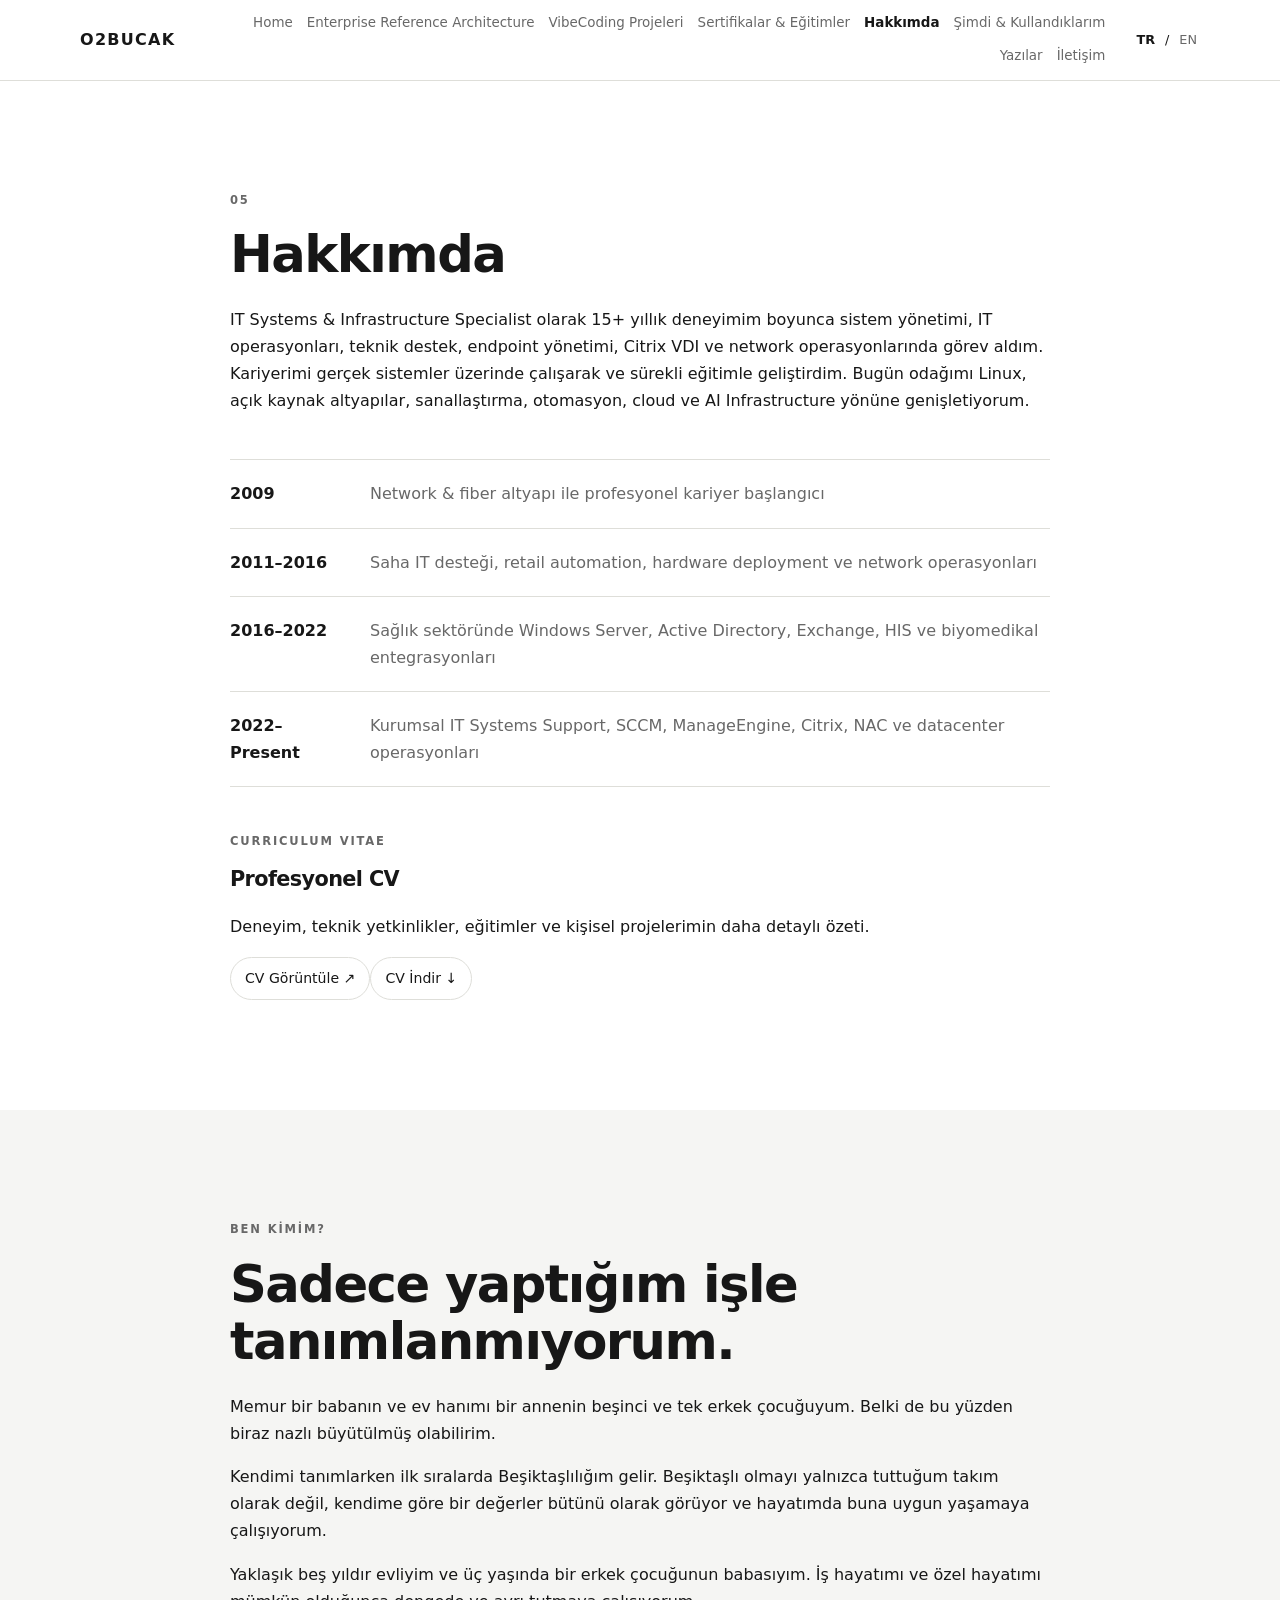
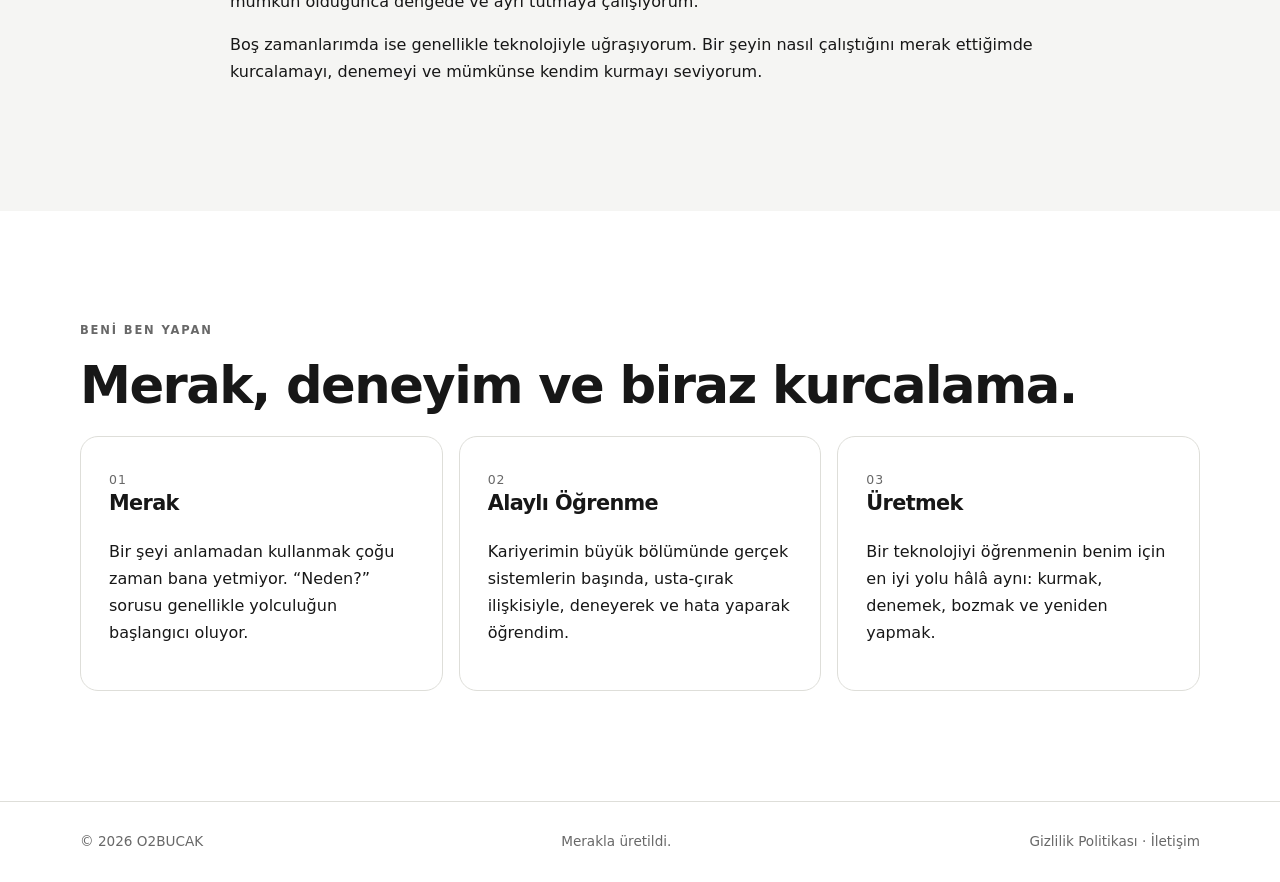
==== commit d9b731a1: "Place personal profile sections at page level" ====
--- a/about.html
+++ b/about.html
@@ -2,7 +2,6 @@
 <html lang="tr"><head><meta charset="utf-8"><meta name="viewport" content="width=device-width, initial-scale=1">
 <meta name="description" content="About Ersin ÖZBUCAK"><title>About — O2BUCAK</title>
 <link rel="canonical" href="https://ersinozbucak.tr/about.html">
-<link rel="icon" href="assets/favicon.svg" type="image/svg+xml"><link rel="stylesheet" href="assets/css/style.css"></head><body><header class="site-header"><div class="container nav-wrap"><a class="brand" href="index.html">O2BUCAK</a><nav class="nav">
-<a href="index.html" data-i18n="nav.home">Home</a><a href="architecture.html" data-i18n="nav.architecture">Enterprise Reference Architecture</a><a href="projects.html" data-i18n="nav.vibecoding">VibeCoding Projeleri</a><a href="certifications.html" data-i18n="nav.certifications">Sertifikalar & Eğitimler</a><a href="about.html" data-i18n="nav.about">Hakkımda</a><a href="now.html" data-i18n="nav.now">Şimdi & Kullandıklarım</a><a href="articles.html" data-i18n="nav.articles">Yazılar</a><a href="contact.html">İletişim</a></nav><div class="language-switcher"><button class="lang active" data-lang="tr">TR</button><span>/</span><button class="lang" data-lang="en">EN</button></div></div></header><main><section id="about" class="section"><div class="container narrow"><p class="eyebrow">05</p><h2 data-i18n="about.title">Hakkımda</h2><p data-i18n="about.intro">IT Systems & Infrastructure Specialist olarak 15+ yıllık deneyimim boyunca sistem yönetimi, IT operasyonları, teknik destek, endpoint yönetimi, Citrix VDI ve network operasyonlarında görev aldım. Kariyerimi gerçek sistemler üzerinde çalışarak ve sürekli eğitimle geliştirdim. Bugün odağımı Linux, açık kaynak altyapılar, sanallaştırma, otomasyon, cloud ve AI Infrastructure yönüne genişletiyorum.</p><section class="section section-muted"><div class="container narrow"><p class="eyebrow" data-i18n="home.identityEyebrow">BEN KİMİM?</p><h2 data-i18n="home.identityTitle">Sadece yaptığım işle tanımlanmıyorum.</h2><div class="personal-story"><p data-i18n="home.story1">Memur bir babanın ve ev hanımı bir annenin beşinci ve tek erkek çocuğuyum. Belki de bu yüzden biraz nazlı büyütülmüş olabilirim.</p><p data-i18n="home.story2">Kendimi tanımlarken ilk sıralarda Beşiktaşlılığım gelir. Beşiktaşlı olmayı yalnızca tuttuğum takım olarak değil, kendime göre bir değerler bütünü olarak görüyor ve hayatımda buna uygun yaşamaya çalışıyorum.</p><p data-i18n="home.story3">Yaklaşık beş yıldır evliyim ve üç yaşında bir erkek çocuğunun babasıyım. İş hayatımı ve özel hayatımı mümkün olduğunca dengede ve ayrı tutmaya çalışıyorum.</p><p data-i18n="home.story4">Boş zamanlarımda ise genellikle teknolojiyle uğraşıyorum. Bir şeyin nasıl çalıştığını merak ettiğimde kurcalamayı, denemeyi ve mümkünse kendim kurmayı seviyorum.</p></div></div></section>
-<section class="section"><div class="container"><p class="eyebrow" data-i18n="home.characterEyebrow">BENİ BEN YAPAN</p><h2 data-i18n="home.characterTitle">Merak, deneyim ve biraz kurcalama.</h2><div class="cards three"><article class="card"><span>01</span><h3 data-i18n="home.character1Title">Merak</h3><p data-i18n="home.character1Text">Bir şeyi anlamadan kullanmak çoğu zaman bana yetmiyor. “Neden?” sorusu genellikle yolculuğun başlangıcı oluyor.</p></article><article class="card"><span>02</span><h3 data-i18n="home.character2Title">Alaylı Öğrenme</h3><p data-i18n="home.character2Text">Kariyerimin büyük bölümünde gerçek sistemlerin başında, usta-çırak ilişkisiyle, deneyerek ve hata yaparak öğrendim.</p></article><article class="card"><span>03</span><h3 data-i18n="home.character3Title">Üretmek</h3><p data-i18n="home.character3Text">Bir teknolojiyi öğrenmenin benim için en iyi yolu hâlâ aynı: kurmak, denemek, bozmak ve yeniden yapmak.</p></article></div></div></section>
-<div class="timeline"><div><strong>2009</strong><span data-i18n="about.timeline1">Network & fiber altyapı ile profesyonel kariyer başlangıcı</span></div><div><strong>2011–2016</strong><span data-i18n="about.timeline2">Saha IT desteği, retail automation, hardware deployment ve network operasyonları</span></div><div><strong>2016–2022</strong><span data-i18n="about.timeline3">Sağlık sektöründe Windows Server, Active Directory, Exchange, HIS ve biyomedikal entegrasyonları</span></div><div><strong>2022–Present</strong><span data-i18n="about.timeline4">Kurumsal IT Systems Support, SCCM, ManageEngine, Citrix, NAC ve datacenter operasyonları</span></div></div><div class="cv-card"><div><p class="eyebrow" data-i18n="about.cvLabel">CURRICULUM VITAE</p><h3 data-i18n="about.cvTitle">Profesyonel CV</h3><p data-i18n="about.cvText">Deneyim, teknik yetkinlikler, eğitimler ve kişisel projelerimin daha detaylı özeti.</p></div><div class="cv-actions"><a class="button" href="assets/documents/Ersin-Ozbucak-CV.pdf" target="_blank" rel="noopener noreferrer" data-i18n="about.viewCv">CV Görüntüle ↗</a><a class="button" href="assets/documents/Ersin-Ozbucak-CV.pdf" download data-i18n="about.downloadCv">CV İndir ↓</a></div></div></div></section></main><footer class="site-footer"><div class="container footer-wrap"><span>© <span id="year"></span> O2BUCAK</span><span data-i18n="footer.text">Merakla üretildi.</span><span><a href="privacy.html">Gizlilik Politikası</a> · <a href="contact.html">İletişim</a></span></div></footer><script src="assets/js/main.js"></script></body></html>+<link rel="icon" href="assets/favicon.svg" type="image/svg+xml"><link rel="stylesheet" href="assets/css/style.css"><script async src="https://pagead2.googlesyndication.com/pagead/js/adsbygoogle.js?client=ca-pub-1046887903835726" crossorigin="anonymous"></script></head><body><header class="site-header"><div class="container nav-wrap"><a class="brand" href="index.html">O2BUCAK</a><nav class="nav">
+<a href="index.html" data-i18n="nav.home">Home</a><a href="architecture.html" data-i18n="nav.architecture">Enterprise Reference Architecture</a><a href="projects.html" data-i18n="nav.vibecoding">VibeCoding Projeleri</a><a href="certifications.html" data-i18n="nav.certifications">Sertifikalar & Eğitimler</a><a href="about.html" data-i18n="nav.about">Hakkımda</a><a href="now.html" data-i18n="nav.now">Şimdi & Kullandıklarım</a><a href="articles.html" data-i18n="nav.articles">Yazılar</a><a href="contact.html">İletişim</a></nav><div class="language-switcher"><button class="lang active" data-lang="tr">TR</button><span>/</span><button class="lang" data-lang="en">EN</button></div></div></header><main><section id="about" class="section"><div class="container narrow"><p class="eyebrow">05</p><h2 data-i18n="about.title">Hakkımda</h2><p data-i18n="about.intro">IT Systems & Infrastructure Specialist olarak 15+ yıllık deneyimim boyunca sistem yönetimi, IT operasyonları, teknik destek, endpoint yönetimi, Citrix VDI ve network operasyonlarında görev aldım. Kariyerimi gerçek sistemler üzerinde çalışarak ve sürekli eğitimle geliştirdim. Bugün odağımı Linux, açık kaynak altyapılar, sanallaştırma, otomasyon, cloud ve AI Infrastructure yönüne genişletiyorum.</p>
+<div class="timeline"><div><strong>2009</strong><span data-i18n="about.timeline1">Network & fiber altyapı ile profesyonel kariyer başlangıcı</span></div><div><strong>2011–2016</strong><span data-i18n="about.timeline2">Saha IT desteği, retail automation, hardware deployment ve network operasyonları</span></div><div><strong>2016–2022</strong><span data-i18n="about.timeline3">Sağlık sektöründe Windows Server, Active Directory, Exchange, HIS ve biyomedikal entegrasyonları</span></div><div><strong>2022–Present</strong><span data-i18n="about.timeline4">Kurumsal IT Systems Support, SCCM, ManageEngine, Citrix, NAC ve datacenter operasyonları</span></div></div><div class="cv-card"><div><p class="eyebrow" data-i18n="about.cvLabel">CURRICULUM VITAE</p><h3 data-i18n="about.cvTitle">Profesyonel CV</h3><p data-i18n="about.cvText">Deneyim, teknik yetkinlikler, eğitimler ve kişisel projelerimin daha detaylı özeti.</p></div><div class="cv-actions"><a class="button" href="assets/documents/Ersin-Ozbucak-CV.pdf" target="_blank" rel="noopener noreferrer" data-i18n="about.viewCv">CV Görüntüle ↗</a><a class="button" href="assets/documents/Ersin-Ozbucak-CV.pdf" download data-i18n="about.downloadCv">CV İndir ↓</a></div></div></div></section><section class="section section-muted"><div class="container narrow"><p class="eyebrow" data-i18n="home.identityEyebrow">BEN KİMİM?</p><h2 data-i18n="home.identityTitle">Sadece yaptığım işle tanımlanmıyorum.</h2><div class="personal-story"><p data-i18n="home.story1">Memur bir babanın ve ev hanımı bir annenin beşinci ve tek erkek çocuğuyum. Belki de bu yüzden biraz nazlı büyütülmüş olabilirim.</p><p data-i18n="home.story2">Kendimi tanımlarken ilk sıralarda Beşiktaşlılığım gelir. Beşiktaşlı olmayı yalnızca tuttuğum takım olarak değil, kendime göre bir değerler bütünü olarak görüyor ve hayatımda buna uygun yaşamaya çalışıyorum.</p><p data-i18n="home.story3">Yaklaşık beş yıldır evliyim ve üç yaşında bir erkek çocuğunun babasıyım. İş hayatımı ve özel hayatımı mümkün olduğunca dengede ve ayrı tutmaya çalışıyorum.</p><p data-i18n="home.story4">Boş zamanlarımda ise genellikle teknolojiyle uğraşıyorum. Bir şeyin nasıl çalıştığını merak ettiğimde kurcalamayı, denemeyi ve mümkünse kendim kurmayı seviyorum.</p></div></div></section><section class="section"><div class="container"><p class="eyebrow" data-i18n="home.characterEyebrow">BENİ BEN YAPAN</p><h2 data-i18n="home.characterTitle">Merak, deneyim ve biraz kurcalama.</h2><div class="cards three"><article class="card"><span>01</span><h3 data-i18n="home.character1Title">Merak</h3><p data-i18n="home.character1Text">Bir şeyi anlamadan kullanmak çoğu zaman bana yetmiyor. “Neden?” sorusu genellikle yolculuğun başlangıcı oluyor.</p></article><article class="card"><span>02</span><h3 data-i18n="home.character2Title">Alaylı Öğrenme</h3><p data-i18n="home.character2Text">Kariyerimin büyük bölümünde gerçek sistemlerin başında, usta-çırak ilişkisiyle, deneyerek ve hata yaparak öğrendim.</p></article><article class="card"><span>03</span><h3 data-i18n="home.character3Title">Üretmek</h3><p data-i18n="home.character3Text">Bir teknolojiyi öğrenmenin benim için en iyi yolu hâlâ aynı: kurmak, denemek, bozmak ve yeniden yapmak.</p></article></div></div></section></main><footer class="site-footer"><div class="container footer-wrap"><span>© <span id="year"></span> O2BUCAK</span><span data-i18n="footer.text">Merakla üretildi.</span><span><a href="privacy.html">Gizlilik Politikası</a> · <a href="contact.html">İletişim</a></span></div></footer><script src="assets/js/main.js"></script></body></html>
